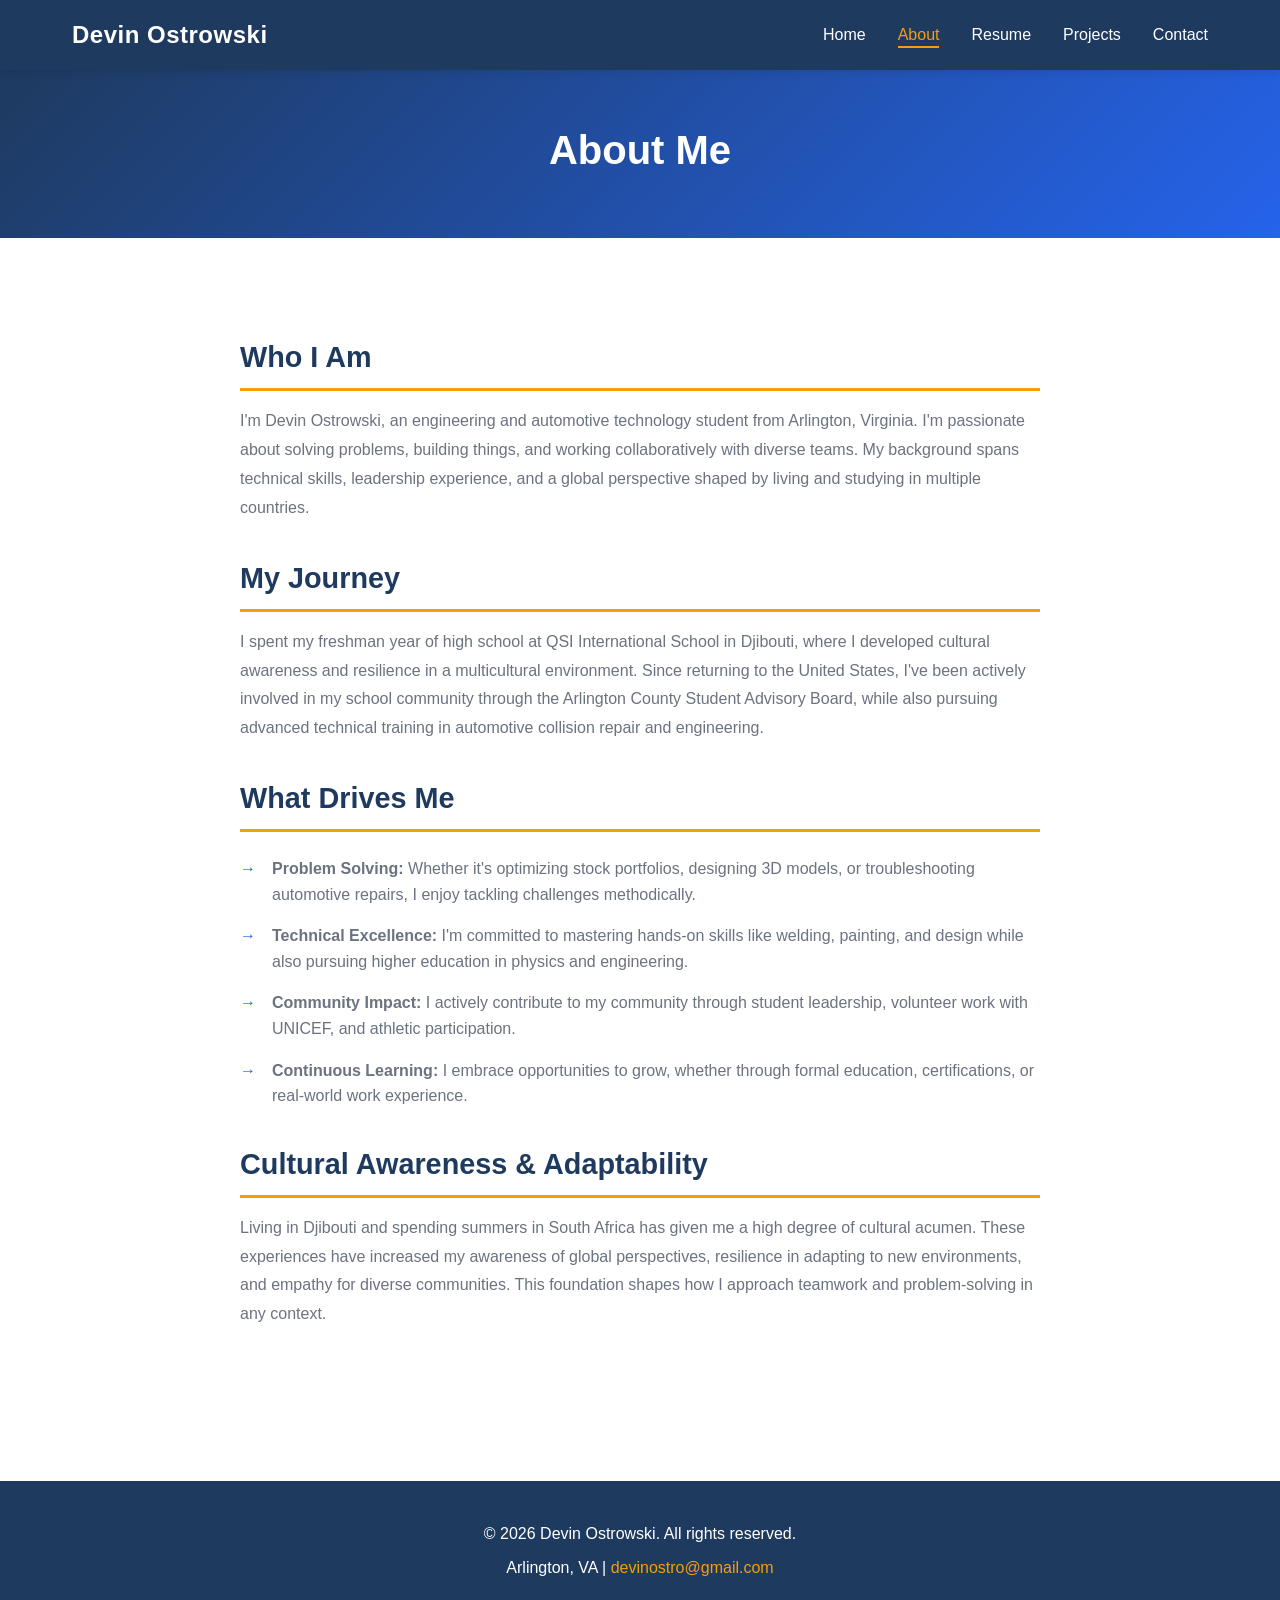
==== about.html @ 3e880051 "Initial portfolio setup with 5 pages, professional branding, and resume" ====
<!DOCTYPE html>
<html lang="en">
<head>
    <meta charset="UTF-8">
    <meta name="viewport" content="width=device-width, initial-scale=1.0">
    <title>About Me | Devin Ostrowski</title>
    <link rel="stylesheet" href="styles.css">
</head>
<body>
    <nav class="navbar">
        <div class="nav-container">
            <div class="logo">Devin Ostrowski</div>
            <ul class="nav-links">
                <li><a href="index.html">Home</a></li>
                <li><a href="about.html" class="active">About</a></li>
                <li><a href="resume.html">Resume</a></li>
                <li><a href="projects.html">Projects</a></li>
                <li><a href="contact.html">Contact</a></li>
            </ul>
        </div>
    </nav>

    <section class="page-header">
        <h1>About Me</h1>
    </section>

    <section class="about-section">
        <div class="container">
            <div class="about-content">
                <h2>Who I Am</h2>
                <p>I'm Devin Ostrowski, an engineering and automotive technology student from Arlington, Virginia. I'm passionate about solving problems, building things, and working collaboratively with diverse teams. My background spans technical skills, leadership experience, and a global perspective shaped by living and studying in multiple countries.</p>

                <h2>My Journey</h2>
                <p>I spent my freshman year of high school at QSI International School in Djibouti, where I developed cultural awareness and resilience in a multicultural environment. Since returning to the United States, I've been actively involved in my school community through the Arlington County Student Advisory Board, while also pursuing advanced technical training in automotive collision repair and engineering.</p>

                <h2>What Drives Me</h2>
                <ul class="about-list">
                    <li><strong>Problem Solving:</strong> Whether it's optimizing stock portfolios, designing 3D models, or troubleshooting automotive repairs, I enjoy tackling challenges methodically.</li>
                    <li><strong>Technical Excellence:</strong> I'm committed to mastering hands-on skills like welding, painting, and design while also pursuing higher education in physics and engineering.</li>
                    <li><strong>Community Impact:</strong> I actively contribute to my community through student leadership, volunteer work with UNICEF, and athletic participation.</li>
                    <li><strong>Continuous Learning:</strong> I embrace opportunities to grow, whether through formal education, certifications, or real-world work experience.</li>
                </ul>

                <h2>Cultural Awareness & Adaptability</h2>
                <p>Living in Djibouti and spending summers in South Africa has given me a high degree of cultural acumen. These experiences have increased my awareness of global perspectives, resilience in adapting to new environments, and empathy for diverse communities. This foundation shapes how I approach teamwork and problem-solving in any context.</p>
            </div>
        </div>
    </section>

    <footer>
        <p>&copy; 2026 Devin Ostrowski. All rights reserved.</p>
        <p>Arlington, VA | <a href="mailto:devinostro@gmail.com">devinostro@gmail.com</a></p>
    </footer>
</body>
</html>
---- styles.css ----
/* ===========================
   ROOT VARIABLES & RESET
   =========================== */
* {
    margin: 0;
    padding: 0;
    box-sizing: border-box;
}

:root {
    --primary-color: #1e3a5f;
    --secondary-color: #2563eb;
    --accent-color: #f59e0b;
    --text-dark: #1f2937;
    --text-light: #6b7280;
    --bg-light: #f9fafb;
    --bg-white: #ffffff;
    --border-color: #e5e7eb;
    --shadow: 0 2px 8px rgba(0, 0, 0, 0.1);
    --transition: all 0.3s ease;
}

body {
    font-family: 'Segoe UI', Tahoma, Geneva, Verdana, sans-serif;
    line-height: 1.6;
    color: var(--text-dark);
    background-color: var(--bg-white);
}

html {
    scroll-behavior: smooth;
}

/* ===========================
   NAVIGATION BAR
   =========================== */
.navbar {
    background-color: var(--primary-color);
    position: sticky;
    top: 0;
    z-index: 100;
    box-shadow: var(--shadow);
}

.nav-container {
    max-width: 1200px;
    margin: 0 auto;
    padding: 1rem 2rem;
    display: flex;
    justify-content: space-between;
    align-items: center;
}

.logo {
    font-size: 1.5rem;
    font-weight: 700;
    color: var(--bg-white);
    letter-spacing: 0.5px;
}

.nav-links {
    display: flex;
    list-style: none;
    gap: 2rem;
}

.nav-links a {
    color: var(--bg-white);
    text-decoration: none;
    font-weight: 500;
    transition: var(--transition);
    position: relative;
}

.nav-links a:hover,
.nav-links a.active {
    color: var(--accent-color);
}

.nav-links a.active::after {
    content: '';
    position: absolute;
    bottom: -5px;
    left: 0;
    right: 0;
    height: 2px;
    background-color: var(--accent-color);
}

/* ===========================
   HERO SECTION
   =========================== */
.hero {
    background: linear-gradient(135deg, var(--primary-color) 0%, var(--secondary-color) 100%);
    color: var(--bg-white);
    padding: 6rem 2rem;
    text-align: center;
    min-height: 500px;
    display: flex;
    align-items: center;
    justify-content: center;
}

.hero-content h1 {
    font-size: 3.5rem;
    margin-bottom: 1rem;
    font-weight: 700;
    letter-spacing: -1px;
}

.hero-content p {
    font-size: 1.3rem;
    margin-bottom: 2rem;
    opacity: 0.95;
}

.cta-button {
    display: inline-block;
    padding: 0.75rem 2rem;
    background-color: var(--accent-color);
    color: var(--text-dark);
    text-decoration: none;
    border-radius: 4px;
    font-weight: 600;
    transition: var(--transition);
    border: 2px solid var(--accent-color);
}

.cta-button:hover {
    background-color: transparent;
    color: var(--accent-color);
}

/* ===========================
   CONTAINER
   =========================== */
.container {
    max-width: 1200px;
    margin: 0 auto;
    padding: 0 2rem;
}

/* ===========================
   HIGHLIGHTS SECTION
   =========================== */
.highlights {
    padding: 4rem 2rem;
    background-color: var(--bg-light);
}

.highlights h2 {
    text-align: center;
    font-size: 2.5rem;
    margin-bottom: 3rem;
    color: var(--primary-color);
}

.highlights-grid {
    display: grid;
    grid-template-columns: repeat(auto-fit, minmax(280px, 1fr));
    gap: 2rem;
}

.highlight-card {
    background-color: var(--bg-white);
    padding: 2rem;
    border-radius: 8px;
    box-shadow: var(--shadow);
    transition: var(--transition);
}

.highlight-card:hover {
    transform: translateY(-5px);
    box-shadow: 0 8px 16px rgba(0, 0, 0, 0.15);
}

.highlight-card h3 {
    color: var(--secondary-color);
    margin-bottom: 1rem;
    font-size: 1.3rem;
}

.highlight-card p {
    color: var(--text-light);
    line-height: 1.8;
}

/* ===========================
   PAGE HEADER
   =========================== */
.page-header {
    background: linear-gradient(135deg, var(--primary-color) 0%, var(--secondary-color) 100%);
    color: var(--bg-white);
    padding: 3rem 2rem;
    text-align: center;
}

.page-header h1 {
    font-size: 2.5rem;
    margin-bottom: 0.5rem;
}

.page-header p {
    font-size: 1.1rem;
    opacity: 0.95;
}

/* ===========================
   ABOUT SECTION
   =========================== */
.about-section {
    padding: 4rem 2rem;
}

.about-content {
    max-width: 800px;
    margin: 0 auto;
}

.about-content h2 {
    color: var(--primary-color);
    font-size: 1.8rem;
    margin: 2rem 0 1rem 0;
    border-bottom: 3px solid var(--accent-color);
    padding-bottom: 0.5rem;
}

.about-content p {
    margin-bottom: 1.5rem;
    color: var(--text-light);
    line-height: 1.8;
    font-size: 1rem;
}

.about-list {
    list-style: none;
    margin: 1.5rem 0 1.5rem 0;
}

.about-list li {
    margin-bottom: 1rem;
    padding-left: 2rem;
    position: relative;
    color: var(--text-light);
}

.about-list li:before {
    content: '→';
    position: absolute;
    left: 0;
    color: var(--secondary-color);
    font-weight: bold;
}

/* ===========================
   RESUME SECTION
   =========================== */
.resume-section {
    padding: 4rem 2rem;
    background-color: var(--bg-light);
}

.resume-content {
    max-width: 900px;
    margin: 0 auto;
}

.resume-block {
    margin-bottom: 3rem;
    background-color: var(--bg-white);
    padding: 2rem;
    border-radius: 8px;
    box-shadow: var(--shadow);
}

.resume-block h2 {
    color: var(--primary-color);
    font-size: 1.8rem;
    margin-bottom: 1.5rem;
    border-left: 4px solid var(--accent-color);
    padding-left: 1rem;
}

.resume-entry {
    margin-bottom: 2rem;
}

.resume-entry h3 {
    color: var(--secondary-color);
    font-size: 1.2rem;
    margin-bottom: 0.3rem;
}

.resume-entry .company {
    color: var(--text-dark);
    font-size: 0.95rem;
}

.resume-entry .location {
    color: var(--text-light);
    font-size: 0.9rem;
    margin: 0.3rem 0;
}

.resume-entry .degree {
    color: var(--secondary-color);
    font-size: 0.95rem;
}

.resume-entry .date {
    color: var(--accent-color);
    font-size: 0.85rem;
    font-weight: 600;
}

.resume-list {
    list-style: none;
    margin: 1rem 0;
    padding-left: 1rem;
}

.resume-list li {
    margin-bottom: 0.5rem;
    padding-left: 1.5rem;
    position: relative;
    color: var(--text-light);
    font-size: 0.95rem;
}

.resume-list li:before {
    content: '•';
    position: absolute;
    left: 0;
    color: var(--secondary-color);
    font-weight: bold;
}

/* ===========================
   PROJECTS SECTION
   =========================== */
.projects-section {
    padding: 4rem 2rem;
}

.projects-grid {
    display: grid;
    grid-template-columns: repeat(auto-fit, minmax(320px, 1fr));
    gap: 2rem;
    margin-top: 2rem;
}

.project-card {
    background-color: var(--bg-white);
    border: 1px solid var(--border-color);
    border-radius: 8px;
    overflow: hidden;
    box-shadow: var(--shadow);
    transition: var(--transition);
    display: flex;
    flex-direction: column;
}

.project-card:hover {
    transform: translateY(-8px);
    box-shadow: 0 12px 24px rgba(0, 0, 0, 0.15);
    border-color: var(--secondary-color);
}

.project-header {
    background: linear-gradient(135deg, var(--primary-color) 0%, var(--secondary-color) 100%);
    color: var(--bg-white);
    padding: 1.5rem;
}

.project-header h3 {
    margin-bottom: 0.5rem;
    font-size: 1.2rem;
}

.project-course {
    font-size: 0.85rem;
    opacity: 0.9;
}

.project-body {
    padding: 1.5rem;
    flex-grow: 1;
}

.project-body p {
    margin-bottom: 1rem;
    color: var(--text-light);
    font-size: 0.95rem;
    line-height: 1.7;
}

.project-body strong {
    color: var(--text-dark);
}

.project-list {
    list-style: none;
    margin: 0.5rem 0 1rem 0;
    padding-left: 1rem;
}

.project-list li {
    margin-bottom: 0.4rem;
    padding-left: 1.5rem;
    position: relative;
    font-size: 0.9rem;
    color: var(--text-light);
}

.project-list li:before {
    content: '✓';
    position: absolute;
    left: 0;
    color: var(--accent-color);
    font-weight: bold;
}

/* ===========================
   CONTACT SECTION
   =========================== */
.contact-section {
    padding: 4rem 2rem;
    background-color: var(--bg-light);
}

.contact-content {
    max-width: 1000px;
    margin: 0 auto;
    display: grid;
    grid-template-columns: 1fr 1fr;
    gap: 3rem;
}

.contact-info h2,
.contact-form h2 {
    color: var(--primary-color);
    font-size: 1.5rem;
    margin-bottom: 2rem;
}

.info-item {
    margin-bottom: 2rem;
}

.info-item h3 {
    color: var(--secondary-color);
    margin-bottom: 0.5rem;
}

.info-item p {
    color: var(--text-light);
}

.info-item a {
    color: var(--secondary-color);
    text-decoration: none;
    font-weight: 500;
    transition: var(--transition);
}

.info-item a:hover {
    color: var(--accent-color);
    text-decoration: underline;
}

/* ===========================
   FORM STYLES
   =========================== */
.form-group {
    margin-bottom: 1.5rem;
}

.form-group label {
    display: block;
    margin-bottom: 0.5rem;
    color: var(--text-dark);
    font-weight: 500;
}

.form-group input,
.form-group textarea {
    width: 100%;
    padding: 0.75rem;
    border: 1px solid var(--border-color);
    border-radius: 4px;
    font-family: inherit;
    font-size: 1rem;
    color: var(--text-dark);
    transition: var(--transition);
}

.form-group input:focus,
.form-group textarea:focus {
    outline: none;
    border-color: var(--secondary-color);
    box-shadow: 0 0 0 3px rgba(37, 99, 235, 0.1);
}

.submit-button {
    background-color: var(--secondary-color);
    color: var(--bg-white);
    border: none;
    padding: 0.75rem 2rem;
    border-radius: 4px;
    font-size: 1rem;
    font-weight: 600;
    cursor: pointer;
    transition: var(--transition);
    width: 100%;
}

.submit-button:hover {
    background-color: var(--primary-color);
    transform: translateY(-2px);
    box-shadow: 0 4px 12px rgba(0, 0, 0, 0.15);
}

.form-note {
    margin-top: 1rem;
    font-size: 0.85rem;
    color: var(--text-light);
    font-style: italic;
}

/* ===========================
   FOOTER
   =========================== */
footer {
    background-color: var(--primary-color);
    color: var(--bg-white);
    text-align: center;
    padding: 2rem;
    margin-top: 4rem;
}

footer p {
    margin: 0.5rem 0;
}

footer a {
    color: var(--accent-color);
    text-decoration: none;
    transition: var(--transition);
}

footer a:hover {
    text-decoration: underline;
}

/* ===========================
   RESPONSIVE DESIGN
   =========================== */
@media (max-width: 768px) {
    .nav-links {
        gap: 1rem;
        font-size: 0.9rem;
    }

    .hero-content h1 {
        font-size: 2.5rem;
    }

    .hero-content p {
        font-size: 1rem;
    }

    .highlights h2 {
        font-size: 2rem;
    }

    .page-header h1 {
        font-size: 2rem;
    }

    .contact-content {
        grid-template-columns: 1fr;
        gap: 2rem;
    }

    .projects-grid {
        grid-template-columns: 1fr;
    }
}

@media (max-width: 480px) {
    .nav-links {
        gap: 0.5rem;
        font-size: 0.8rem;
    }

    .logo {
        font-size: 1.2rem;
    }

    .hero-content h1 {
        font-size: 2rem;
    }

    .hero {
        padding: 3rem 1rem;
        min-height: 300px;
    }

    .highlights h2 {
        font-size: 1.5rem;
    }

    .about-content h2,
    .contact-info h2,
    .contact-form h2 {
        font-size: 1.3rem;
    }

    .resume-block h2 {
        font-size: 1.3rem;
    }
}
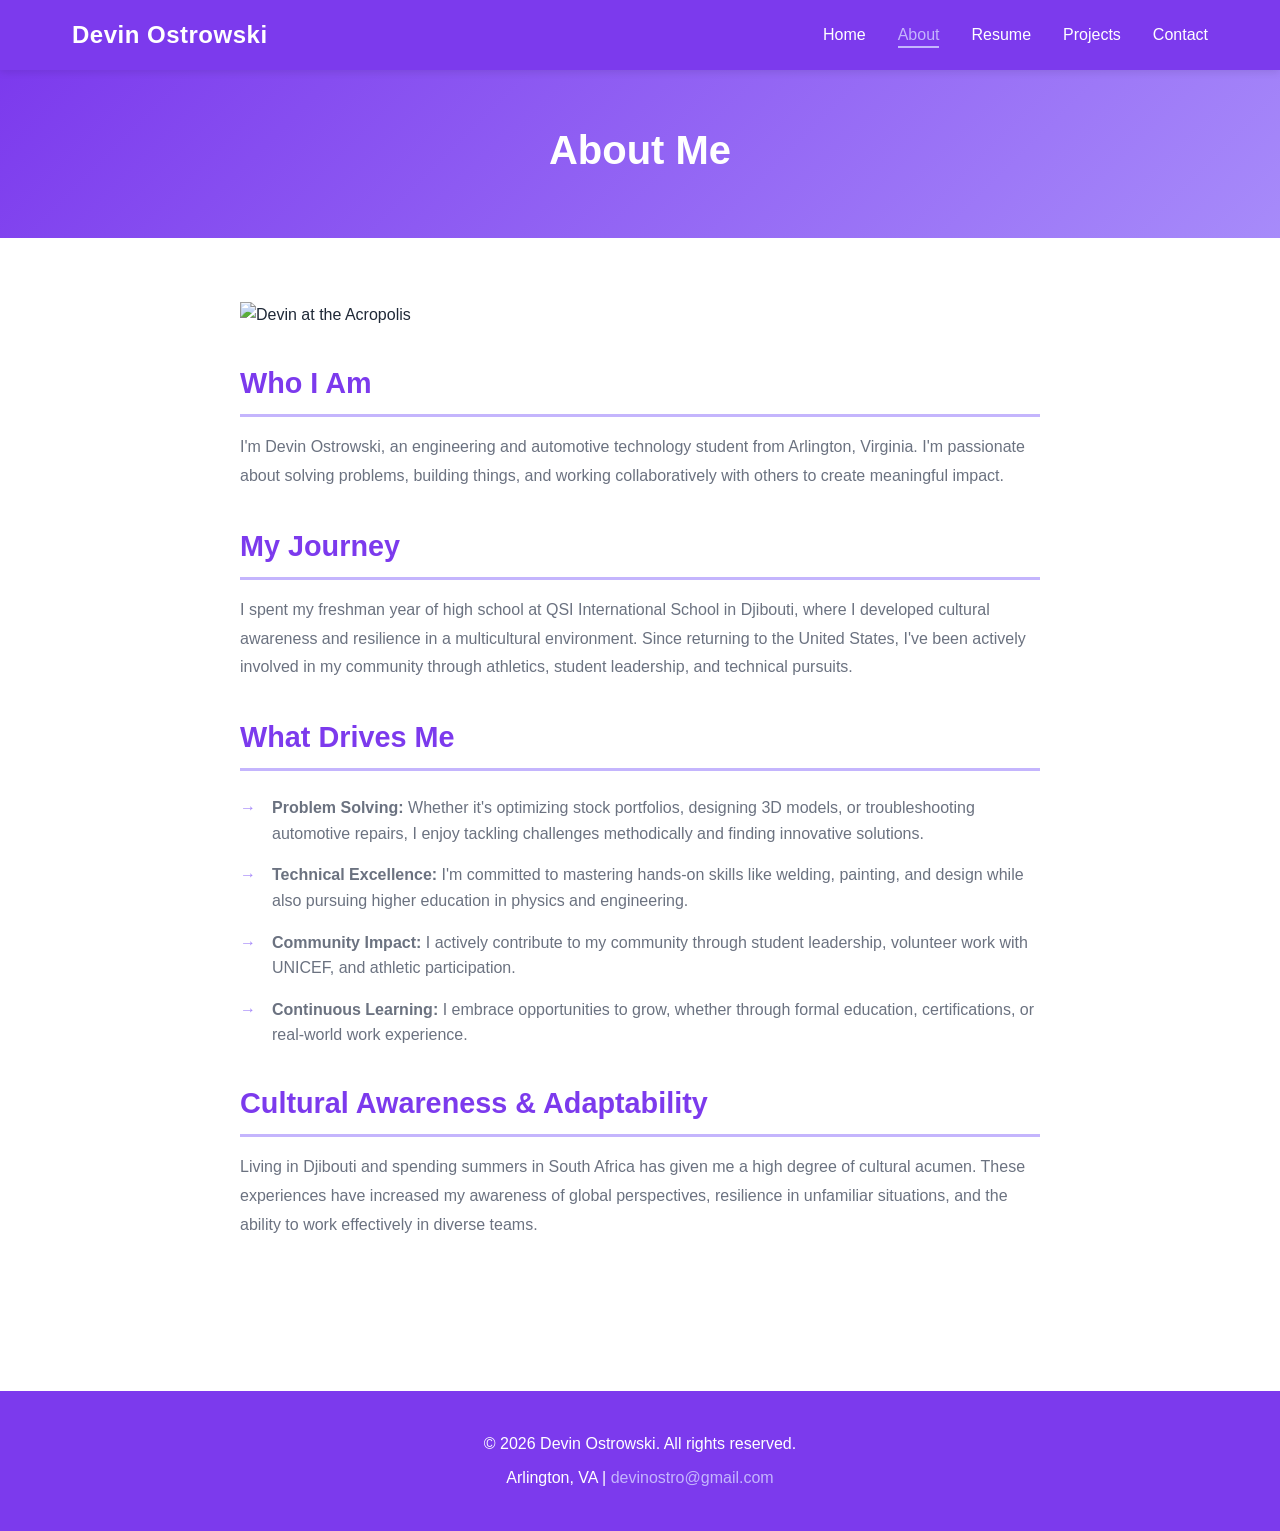
==== commit d14410d3: "Add profile photo to About Me section" ====
--- a/about.html
+++ b/about.html
@@ -27,22 +27,27 @@
     <section class="about-section">
         <div class="container">
             <div class="about-content">
-                <h2>Who I Am</h2>
-                <p>I'm Devin Ostrowski, an engineering and automotive technology student from Arlington, Virginia. I'm passionate about solving problems, building things, and working collaboratively with diverse teams. My background spans technical skills, leadership experience, and a global perspective shaped by living and studying in multiple countries.</p>
+                <div class="about-image">
+                    <img src="images/about-photo.jpg" alt="Devin at the Acropolis">
+                </div>
+                <div class="about-text">
+                    <h2>Who I Am</h2>
+                    <p>I'm Devin Ostrowski, an engineering and automotive technology student from Arlington, Virginia. I'm passionate about solving problems, building things, and working collaboratively with others to create meaningful impact.</p>
 
-                <h2>My Journey</h2>
-                <p>I spent my freshman year of high school at QSI International School in Djibouti, where I developed cultural awareness and resilience in a multicultural environment. Since returning to the United States, I've been actively involved in my school community through the Arlington County Student Advisory Board, while also pursuing advanced technical training in automotive collision repair and engineering.</p>
+                    <h2>My Journey</h2>
+                    <p>I spent my freshman year of high school at QSI International School in Djibouti, where I developed cultural awareness and resilience in a multicultural environment. Since returning to the United States, I've been actively involved in my community through athletics, student leadership, and technical pursuits.</p>
 
-                <h2>What Drives Me</h2>
-                <ul class="about-list">
-                    <li><strong>Problem Solving:</strong> Whether it's optimizing stock portfolios, designing 3D models, or troubleshooting automotive repairs, I enjoy tackling challenges methodically.</li>
-                    <li><strong>Technical Excellence:</strong> I'm committed to mastering hands-on skills like welding, painting, and design while also pursuing higher education in physics and engineering.</li>
-                    <li><strong>Community Impact:</strong> I actively contribute to my community through student leadership, volunteer work with UNICEF, and athletic participation.</li>
-                    <li><strong>Continuous Learning:</strong> I embrace opportunities to grow, whether through formal education, certifications, or real-world work experience.</li>
-                </ul>
+                    <h2>What Drives Me</h2>
+                    <ul class="about-list">
+                        <li><strong>Problem Solving:</strong> Whether it's optimizing stock portfolios, designing 3D models, or troubleshooting automotive repairs, I enjoy tackling challenges methodically and finding innovative solutions.</li>
+                        <li><strong>Technical Excellence:</strong> I'm committed to mastering hands-on skills like welding, painting, and design while also pursuing higher education in physics and engineering.</li>
+                        <li><strong>Community Impact:</strong> I actively contribute to my community through student leadership, volunteer work with UNICEF, and athletic participation.</li>
+                        <li><strong>Continuous Learning:</strong> I embrace opportunities to grow, whether through formal education, certifications, or real-world work experience.</li>
+                    </ul>
 
-                <h2>Cultural Awareness & Adaptability</h2>
-                <p>Living in Djibouti and spending summers in South Africa has given me a high degree of cultural acumen. These experiences have increased my awareness of global perspectives, resilience in adapting to new environments, and empathy for diverse communities. This foundation shapes how I approach teamwork and problem-solving in any context.</p>
+                    <h2>Cultural Awareness & Adaptability</h2>
+                    <p>Living in Djibouti and spending summers in South Africa has given me a high degree of cultural acumen. These experiences have increased my awareness of global perspectives, resilience in unfamiliar situations, and the ability to work effectively in diverse teams.</p>
+                </div>
             </div>
         </div>
     </section>
--- a/styles.css
+++ b/styles.css
@@ -8,9 +8,9 @@
 }
 
 :root {
-    --primary-color: #1e3a5f;
-    --secondary-color: #2563eb;
-    --accent-color: #f59e0b;
+    --primary-color: #7c3aed;
+    --secondary-color: #a78bfa;
+    --accent-color: #c4b5fd;
     --text-dark: #1f2937;
     --text-light: #6b7280;
     --bg-light: #f9fafb;
@@ -118,7 +118,7 @@
     display: inline-block;
     padding: 0.75rem 2rem;
     background-color: var(--accent-color);
-    color: var(--text-dark);
+    color: var(--primary-color);
     text-decoration: none;
     border-radius: 4px;
     font-weight: 600;
@@ -308,7 +308,7 @@
 }
 
 .resume-entry .date {
-    color: var(--accent-color);
+    color: var(--primary-color);
     font-size: 0.85rem;
     font-weight: 600;
 }
@@ -464,7 +464,7 @@
 }
 
 .info-item a:hover {
-    color: var(--accent-color);
+    color: var(--primary-color);
     text-decoration: underline;
 }
 
@@ -498,11 +498,11 @@
 .form-group textarea:focus {
     outline: none;
     border-color: var(--secondary-color);
-    box-shadow: 0 0 0 3px rgba(37, 99, 235, 0.1);
+    box-shadow: 0 0 0 3px rgba(167, 139, 250, 0.1);
 }
 
 .submit-button {
-    background-color: var(--secondary-color);
+    background-color: var(--primary-color);
     color: var(--bg-white);
     border: none;
     padding: 0.75rem 2rem;
@@ -515,7 +515,7 @@
 }
 
 .submit-button:hover {
-    background-color: var(--primary-color);
+    background-color: var(--secondary-color);
     transform: translateY(-2px);
     box-shadow: 0 4px 12px rgba(0, 0, 0, 0.15);
 }
@@ -619,4 +619,4 @@
     .resume-block h2 {
         font-size: 1.3rem;
     }
-}+}
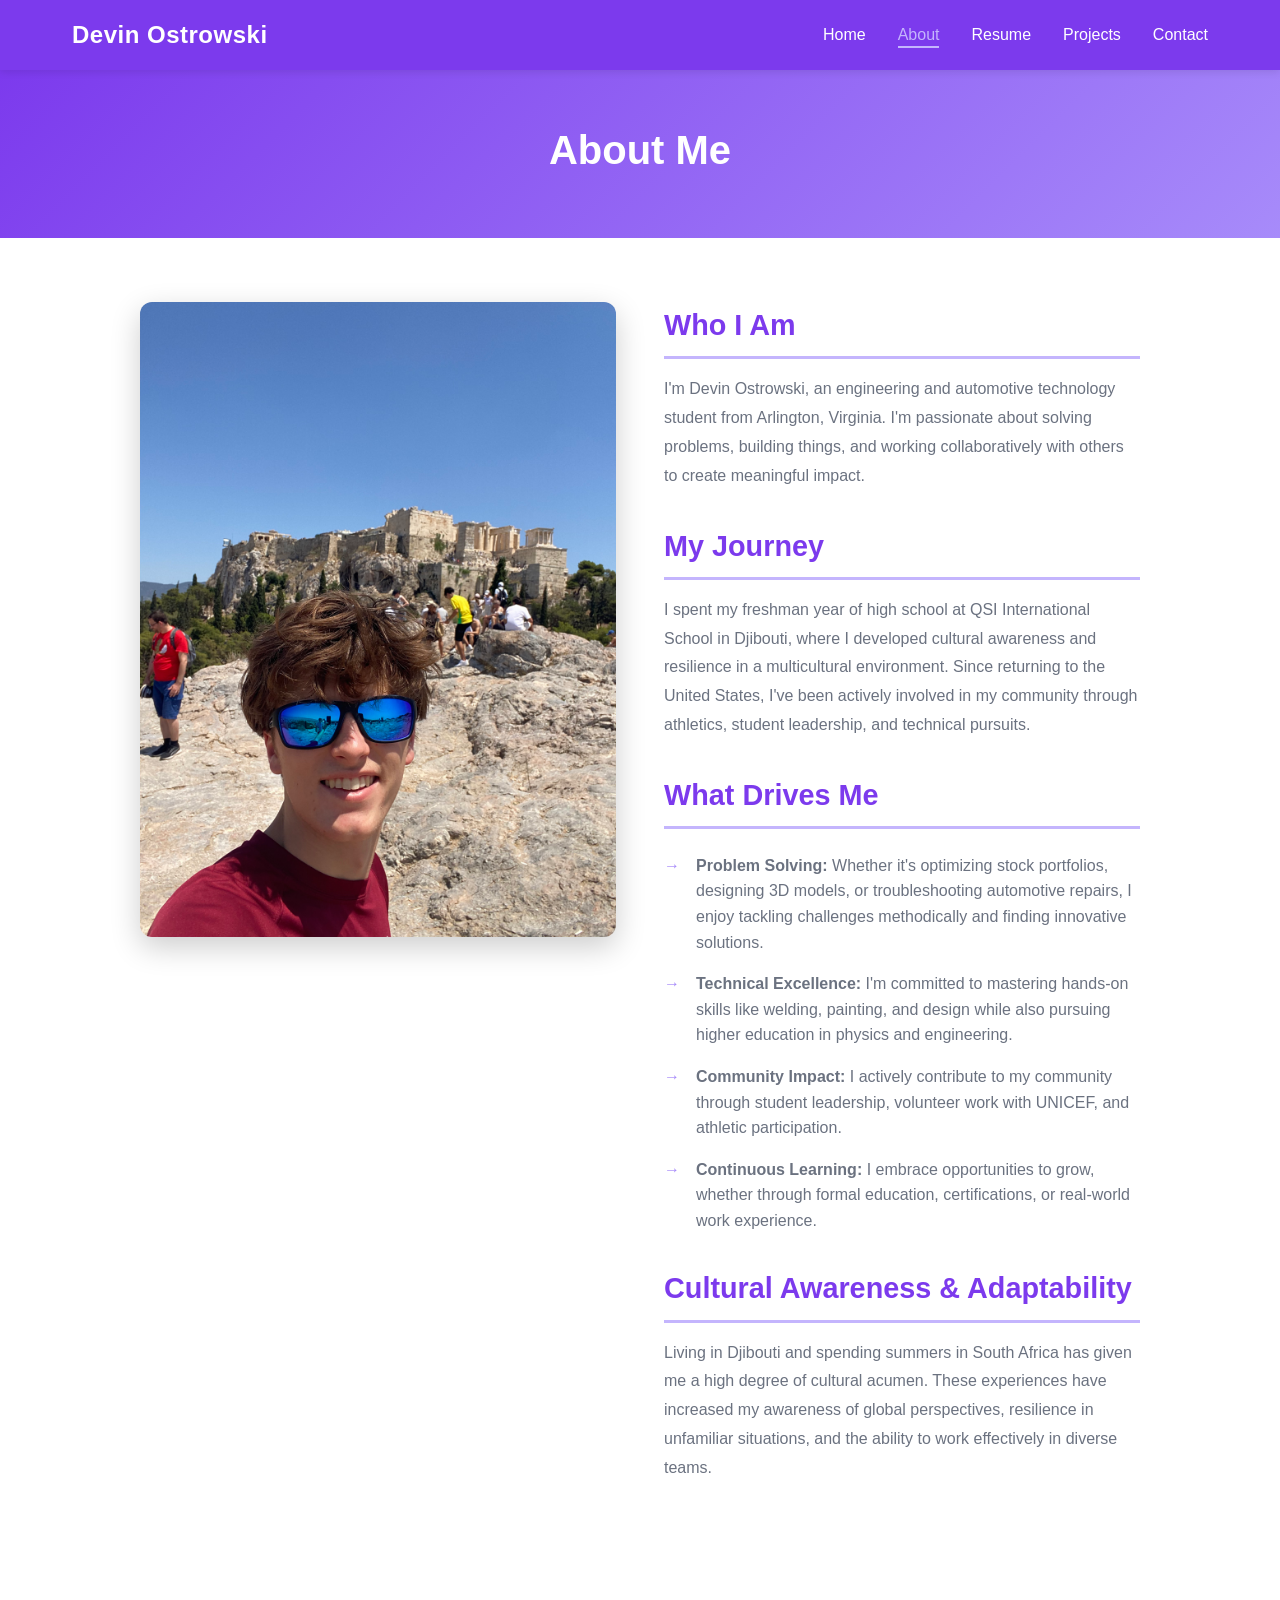
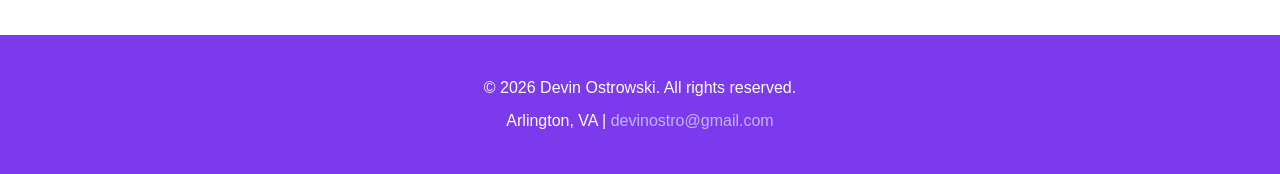
==== commit e019fa6d: "Update about page to use correct Acropolis photo" ====
--- a/about.html
+++ b/about.html
@@ -28,7 +28,7 @@
         <div class="container">
             <div class="about-content">
                 <div class="about-image">
-                    <img src="images/about-photo.jpg" alt="Devin at the Acropolis">
+                    <img src="images/IMG_5287.jpg" alt="Devin at the Acropolis">
                 </div>
                 <div class="about-text">
                     <h2>Who I Am</h2>
--- a/styles.css
+++ b/styles.css
@@ -101,6 +101,32 @@
     justify-content: center;
 }
 
+.hero-content {
+    display: grid;
+    grid-template-columns: 1fr 1fr;
+    gap: 3rem;
+    align-items: center;
+    max-width: 1200px;
+    margin: 0 auto;
+}
+
+.hero-image {
+    text-align: center;
+}
+
+.hero-image img {
+    max-width: 100%;
+    width: 350px;
+    height: auto;
+    border-radius: 12px;
+    box-shadow: 0 10px 30px rgba(0, 0, 0, 0.3);
+    object-fit: cover;
+}
+
+.hero-text {
+    text-align: left;
+}
+
 .hero-content h1 {
     font-size: 3.5rem;
     margin-bottom: 1rem;
@@ -141,6 +167,62 @@
 }
 
 /* ===========================
+   CLOCK SECTION
+   =========================== */
+.clock-section {
+    padding: 4rem 2rem;
+    background: linear-gradient(135deg, rgba(124, 58, 237, 0.1) 0%, rgba(167, 139, 250, 0.1) 100%);
+}
+
+.clock-section h2 {
+    text-align: center;
+    font-size: 2.5rem;
+    margin-bottom: 3rem;
+    color: var(--primary-color);
+}
+
+.clock-display {
+    display: flex;
+    justify-content: center;
+    align-items: center;
+    gap: 2rem;
+    flex-wrap: wrap;
+    margin-bottom: 2rem;
+}
+
+.clock-box {
+    background-color: var(--bg-white);
+    padding: 2.5rem;
+    border-radius: 12px;
+    box-shadow: 0 8px 24px rgba(124, 58, 237, 0.15);
+    text-align: center;
+    min-width: 280px;
+    transition: var(--transition);
+    border: 2px solid var(--border-color);
+}
+
+.clock-box:hover {
+    transform: translateY(-8px);
+    box-shadow: 0 15px 40px rgba(124, 58, 237, 0.25);
+    border-color: var(--secondary-color);
+}
+
+.clock-time {
+    font-size: 3rem;
+    font-weight: 700;
+    color: var(--primary-color);
+    font-family: 'Courier New', monospace;
+    margin-bottom: 1rem;
+    letter-spacing: 2px;
+}
+
+.clock-label {
+    font-size: 1.1rem;
+    color: var(--text-light);
+    font-weight: 600;
+}
+
+/* ===========================
    HIGHLIGHTS SECTION
    =========================== */
 .highlights {
@@ -213,16 +295,43 @@
 }
 
 .about-content {
-    max-width: 800px;
+    max-width: 1000px;
     margin: 0 auto;
-}
-
-.about-content h2 {
+    display: grid;
+    grid-template-columns: 1fr 1fr;
+    gap: 3rem;
+    align-items: start;
+}
+
+.about-image {
+    text-align: center;
+}
+
+.about-image img {
+    max-width: 100%;
+    width: 100%;
+    height: auto;
+    border-radius: 12px;
+    box-shadow: 0 10px 30px rgba(0, 0, 0, 0.2);
+    object-fit: cover;
+    transition: var(--transition);
+}
+
+.about-image img:hover {
+    transform: scale(1.03);
+    box-shadow: 0 15px 40px rgba(0, 0, 0, 0.3);
+}
+
+.about-text h2 {
     color: var(--primary-color);
     font-size: 1.8rem;
     margin: 2rem 0 1rem 0;
     border-bottom: 3px solid var(--accent-color);
     padding-bottom: 0.5rem;
+}
+
+.about-text h2:first-child {
+    margin-top: 0;
 }
 
 .about-content p {
@@ -561,12 +670,39 @@
         font-size: 0.9rem;
     }
 
+    .hero-content {
+        grid-template-columns: 1fr;
+        gap: 2rem;
+    }
+
+    .hero-text {
+        text-align: center;
+    }
+
     .hero-content h1 {
         font-size: 2.5rem;
     }
 
     .hero-content p {
         font-size: 1rem;
+    }
+
+    .hero-image img {
+        width: 250px;
+    }
+
+    .about-content {
+        grid-template-columns: 1fr;
+        gap: 2rem;
+    }
+
+    .clock-display {
+        flex-direction: column;
+        gap: 1.5rem;
+    }
+
+    .clock-box {
+        min-width: 100%;
     }
 
     .highlights h2 {
@@ -606,6 +742,22 @@
         min-height: 300px;
     }
 
+    .hero-image img {
+        width: 200px;
+    }
+
+    .clock-section h2 {
+        font-size: 1.8rem;
+    }
+
+    .clock-time {
+        font-size: 2rem;
+    }
+
+    .clock-label {
+        font-size: 0.95rem;
+    }
+
     .highlights h2 {
         font-size: 1.5rem;
     }
@@ -619,4 +771,8 @@
     .resume-block h2 {
         font-size: 1.3rem;
     }
-}
+
+    .about-image img {
+        border-radius: 8px;
+    }
+}
